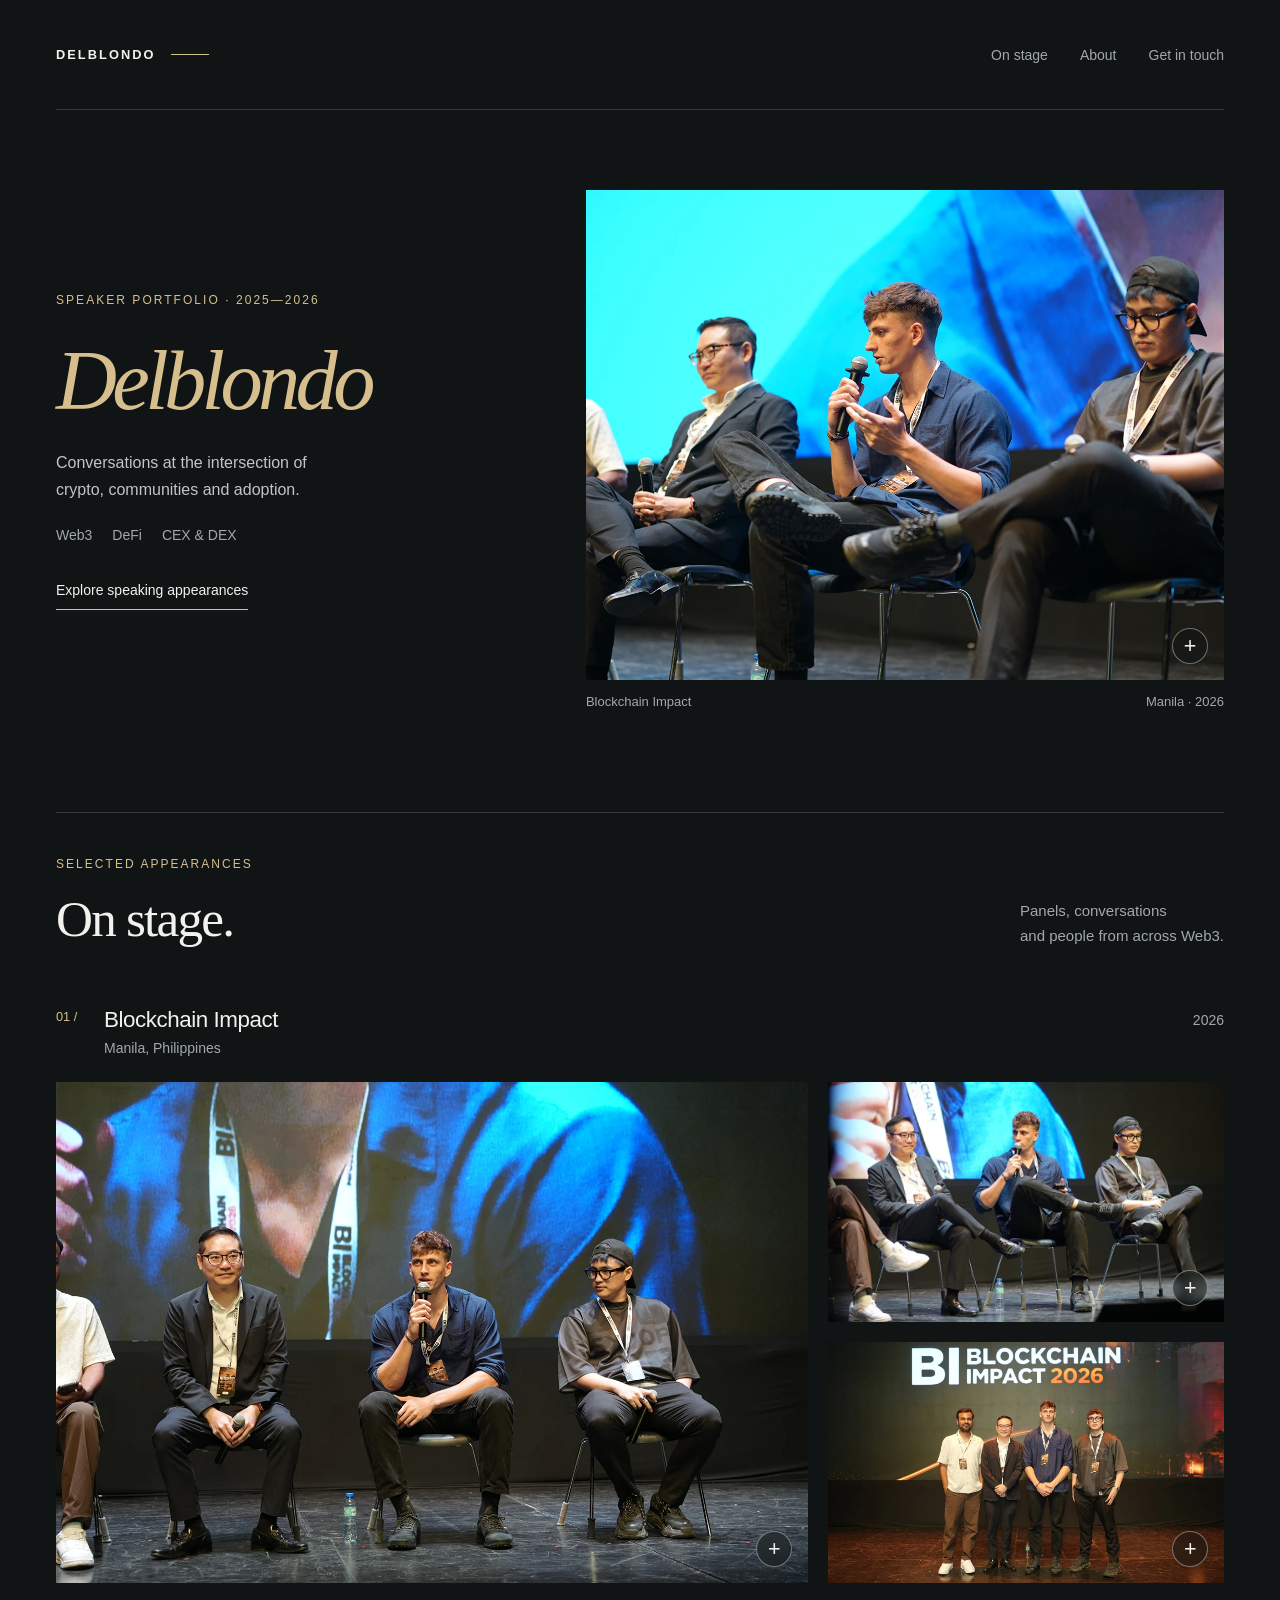
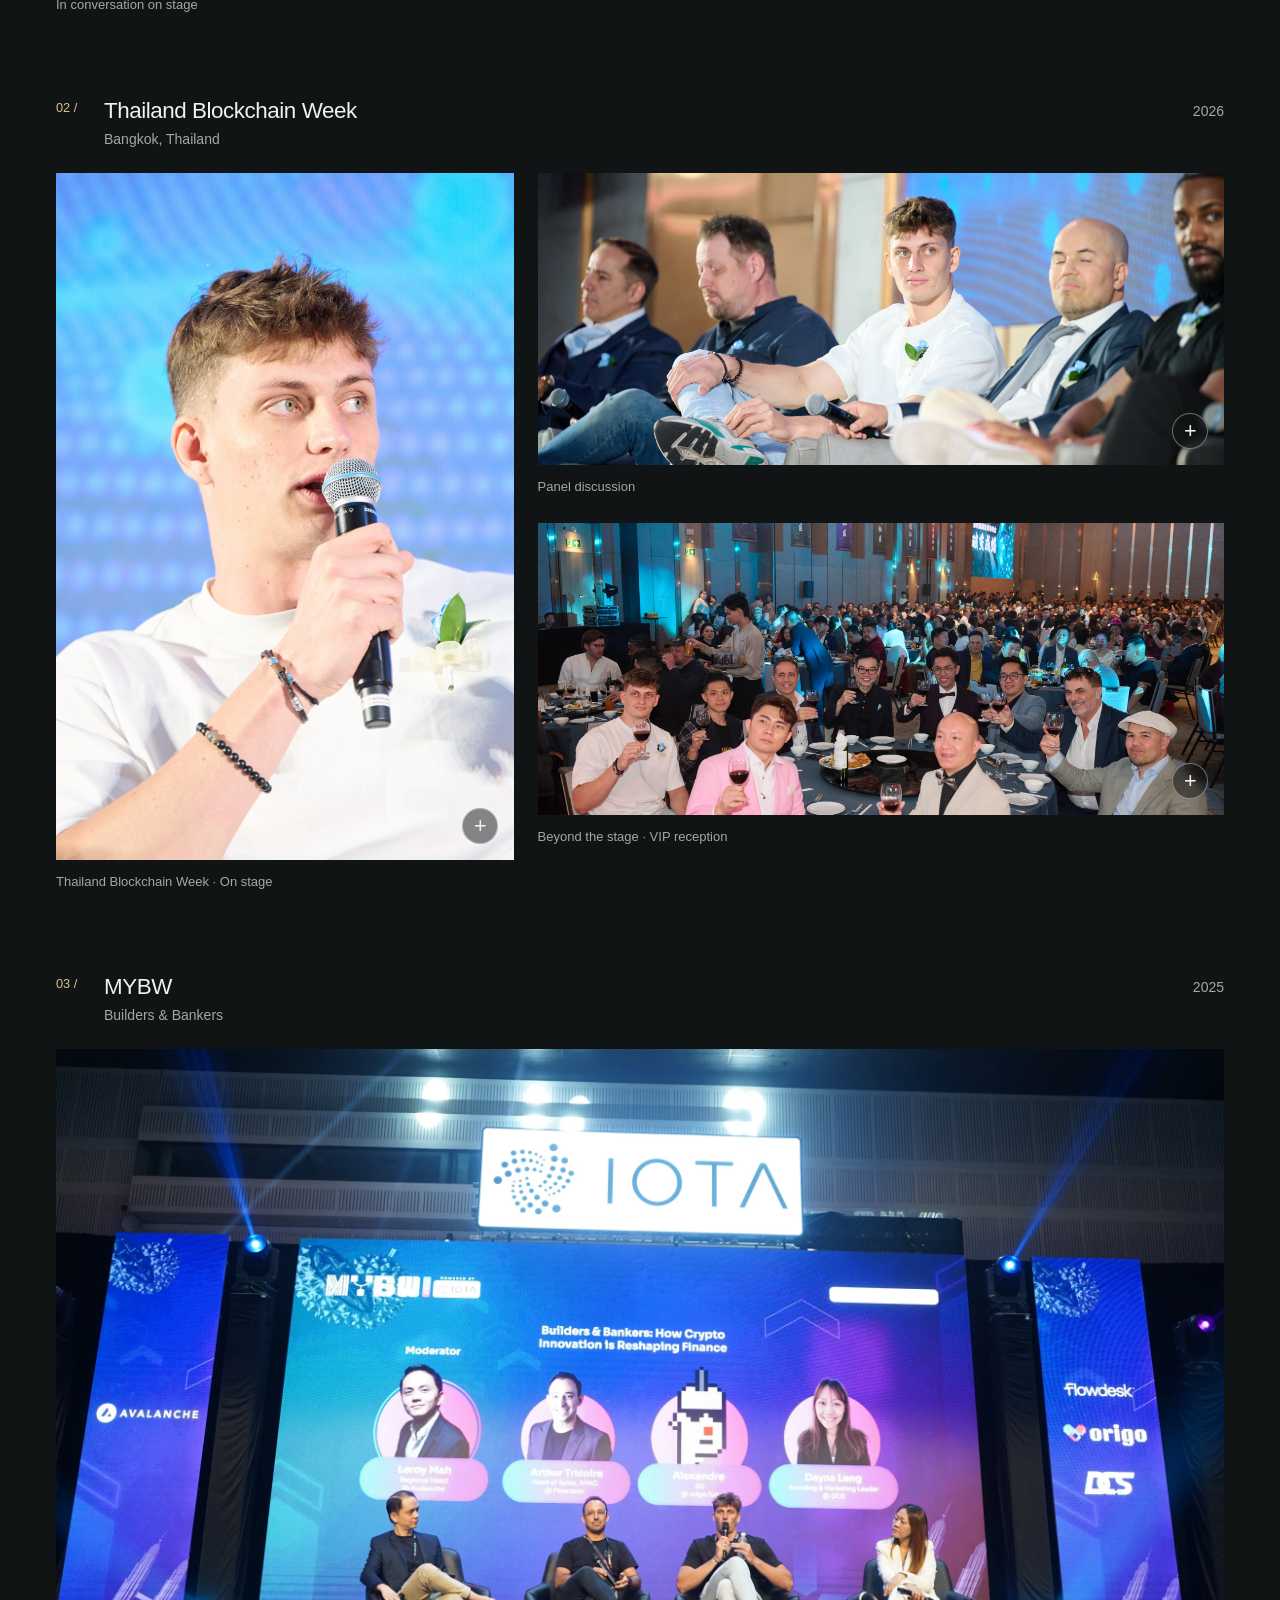
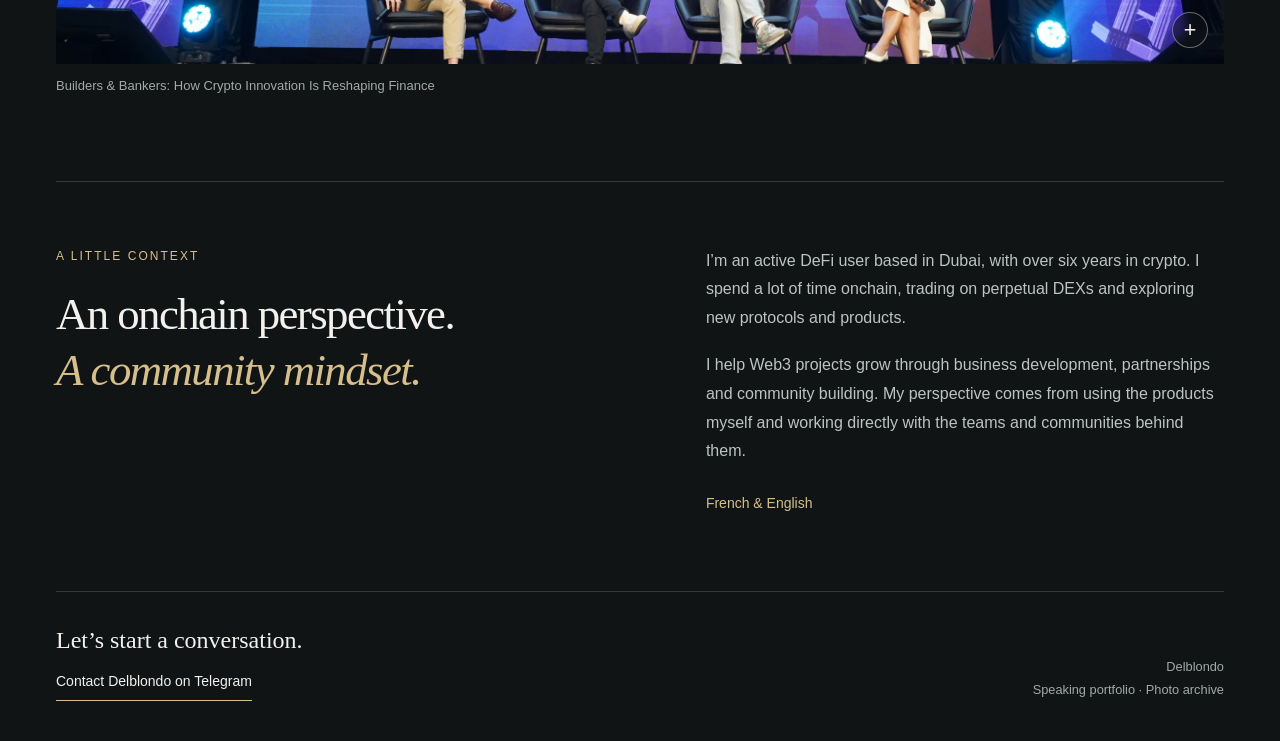
==== index.html @ f2f1c3dc "Add files via upload" ====
<!doctype html>
<html lang="en">
<head>
  <meta charset="utf-8">
  <meta name="viewport" content="width=device-width,initial-scale=1">
  <meta name="theme-color" content="#111415">
  <meta name="description" content="Delblondo — DeFi, perpetual DEXs and Web3 growth. Selected speaking appearances in Manila, Bangkok and at MYBW.">
  <title>Delblondo — Speaking</title>
  <link rel="icon" type="image/svg+xml" href="data:image/svg+xml,%3Csvg xmlns='http://www.w3.org/2000/svg' viewBox='0 0 64 64'%3E%3Crect width='64' height='64' rx='12' fill='%23111415'/%3E%3Ctext x='32' y='43' text-anchor='middle' font-family='Georgia' font-size='34' fill='%23d7bf8d'%3ED%3C/text%3E%3C/svg%3E">
  <link rel="stylesheet" href="style.css">
  <script src="gallery.js" defer></script>
</head>
<body>
  <a class="skip" href="#appearances">Skip to photographs</a>
  <header class="site-header wrap">
    <a class="wordmark" href="#top" aria-label="Delblondo, home">DELBLONDO<span class="wordmark-line"></span></a>
    <nav aria-label="Main navigation"><a href="#appearances">On stage</a><a href="#about">About</a><a href="https://t.me/Delblondo" target="_blank" rel="noopener noreferrer">Get in touch</a></nav>
  </header>
  <main id="top">
    <section class="hero wrap" aria-labelledby="hero-title">
      <div class="hero-copy">
        <p class="eyebrow">SPEAKER PORTFOLIO · 2025—2026</p>
        <h1 id="hero-title"><em>Delblondo</em></h1>
        <p class="hero-description">Conversations at the intersection of<br class="desktop-break"> crypto, communities and adoption.</p>
        <div class="hero-tags"><span>Web3</span><span>DeFi</span><span>CEX & DEX</span></div>
        <a class="text-link" href="#appearances">Explore speaking appearances</a>
      </div>
      <figure class="hero-photo">
        <button class="photo-button" data-photo="manila-speaking" aria-label="Enlarge photograph: speaking at Blockchain Impact, Manila 2026">
          <img src="assets/manila-speaking.webp" width="1442" height="961" alt="Alexandre speaking into a microphone during a panel in Manila." fetchpriority="high">
          <span class="enlarge" aria-hidden="true">+</span>
        </button>
        <figcaption><span>Blockchain Impact</span><span>Manila · 2026</span></figcaption>
      </figure>
    </section>
    <section class="appearances wrap" id="appearances" aria-labelledby="appearances-title">
      <div class="section-intro"><div><p class="eyebrow">SELECTED APPEARANCES</p><h2 id="appearances-title">On stage.</h2></div><p>Panels, conversations<br>and people from across Web3.</p></div>
      <article class="event">
        <div class="event-heading"><div><span class="event-number">01 /</span><h3>Blockchain Impact</h3><p>Manila, Philippines</p></div><span class="year">2026</span></div>
        <div class="manila-grid">
          <figure class="wide-photo"><button class="photo-button" data-photo="manila-panel" aria-label="Enlarge Manila panel photograph"><img src="assets/manila-panel.webp" width="1442" height="961" alt="Alexandre speaking alongside other panelists at Blockchain Impact in Manila." loading="lazy"><span class="enlarge" aria-hidden="true">+</span></button><figcaption>In conversation on stage</figcaption></figure>
          <div class="side-photos">
            <figure><button class="photo-button" data-photo="manila-discussion" aria-label="Enlarge Manila discussion photograph"><img src="assets/manila-discussion.webp" width="948" height="632" alt="Alexandre answering a question during the Manila panel." loading="lazy"><span class="enlarge" aria-hidden="true">+</span></button></figure>
            <figure><button class="photo-button" data-photo="manila-group" aria-label="Enlarge Manila panelists group photograph"><img src="assets/manila-group.webp" width="1442" height="961" alt="Alexandre and fellow panelists in front of the Blockchain Impact 2026 Manila stage backdrop." loading="lazy"><span class="enlarge" aria-hidden="true">+</span></button></figure>
          </div>
        </div>
      </article>
      <article class="event">
        <div class="event-heading"><div><span class="event-number">02 /</span><h3>Thailand Blockchain Week</h3><p>Bangkok, Thailand</p></div><span class="year">2026</span></div>
        <div class="bangkok-grid">
          <figure class="portrait"><button class="photo-button" data-photo="tbw-portrait" aria-label="Enlarge Thailand Blockchain Week speaking portrait"><img src="assets/tbw-portrait.webp" width="1600" height="2400" alt="Close-up of Alexandre speaking at Thailand Blockchain Week." loading="lazy"><span class="enlarge" aria-hidden="true">+</span></button><figcaption>Thailand Blockchain Week · On stage</figcaption></figure>
          <div class="bangkok-side">
            <figure><button class="photo-button" data-photo="tbw-panel" aria-label="Enlarge Bangkok panel photograph"><img src="assets/tbw-panel.webp" width="2400" height="1600" alt="Alexandre seated with fellow speakers during a panel in Bangkok." loading="lazy"><span class="enlarge" aria-hidden="true">+</span></button><figcaption>Panel discussion</figcaption></figure>
            <figure><button class="photo-button" data-photo="tbw-reception" aria-label="Enlarge Thailand Blockchain Week VIP reception photograph"><img src="assets/tbw-reception.webp" width="2400" height="1600" alt="Alexandre with other guests at the Thailand Blockchain Week VIP reception." loading="lazy"><span class="enlarge" aria-hidden="true">+</span></button><figcaption>Beyond the stage · VIP reception</figcaption></figure>
          </div>
        </div>
      </article>
      <article class="event last-event">
        <div class="event-heading"><div><span class="event-number">03 /</span><h3>MYBW</h3><p>Builders & Bankers</p></div><span class="year">2025</span></div>
        <figure class="mybw-photo"><button class="photo-button" data-photo="mybw-2025" aria-label="Enlarge MYBW 2025 panel photograph"><img src="assets/mybw-2025.webp" width="2400" height="1600" alt="Alexandre speaking on the MYBW panel Builders and Bankers: How Crypto Innovation Is Reshaping Finance." loading="lazy"><span class="enlarge" aria-hidden="true">+</span></button><figcaption>Builders & Bankers: How Crypto Innovation Is Reshaping Finance</figcaption></figure>
      </article>
    </section>
    <section class="about wrap" id="about" aria-labelledby="about-title">
      <div><p class="eyebrow">A LITTLE CONTEXT</p><h2 id="about-title">An onchain perspective.<br><em>A community mindset.</em></h2></div>
      <div class="about-copy"><p>I’m an active DeFi user based in Dubai, with over six years in crypto. I spend a lot of time onchain, trading on perpetual DEXs and exploring new protocols and products.</p><p>I help Web3 projects grow through business development, partnerships and community building. My perspective comes from using the products myself and working directly with the teams and communities behind them.</p><p class="languages">French & English</p></div>
    </section>
  </main>
  <footer class="wrap"><div><span class="footer-name">Let’s start a conversation.</span><a class="text-link" href="https://t.me/Delblondo" target="_blank" rel="noopener noreferrer">Contact Delblondo on Telegram</a></div><p>Delblondo<br>Speaking portfolio · Photo archive</p></footer>
  <dialog id="lightbox" aria-label="Speaking appearance photograph">
    <div class="lightbox-shell"><div class="lightbox-top"><span id="photo-counter"></span><button id="close-photo" aria-label="Close photograph">Close <span aria-hidden="true">×</span></button></div><img id="expanded-photo" alt=""><div class="lightbox-bottom"><button id="previous-photo" aria-label="Previous photograph">Previous</button><p id="photo-caption"></p><button id="next-photo" aria-label="Next photograph">Next</button></div></div>
  </dialog>
</body>
</html>
---- style.css ----
:root{color-scheme:dark;--bg:#111415;--text:#f2f1ed;--muted:#a2a8a8;--line:#343a3b;--gold:#d7bf8d;font-family:Arial,Helvetica,sans-serif;font-size:16px;scroll-behavior:smooth;scroll-padding-top:35px}
*{box-sizing:border-box}body{margin:0;background:var(--bg);color:var(--text)}a{color:inherit;text-decoration:none}button{font:inherit;color:inherit;cursor:pointer}button,a{-webkit-tap-highlight-color:transparent}a:focus-visible,button:focus-visible{outline:2px solid var(--gold);outline-offset:6px}button:disabled{opacity:.35;cursor:default}figure,p,h1,h2,h3{margin:0}.wrap{width:min(1320px,calc(100% - 112px));margin-inline:auto}.skip{position:fixed;top:-100px;left:20px;background:var(--text);color:var(--bg);padding:15px;z-index:20}.skip:focus{top:15px}.site-header{height:110px;display:flex;justify-content:space-between;align-items:center;border-bottom:1px solid var(--line);gap:24px}.wordmark{font-size:.8rem;letter-spacing:.16em;display:flex;align-items:center;gap:16px;font-weight:600}.wordmark-line{height:1px;width:38px;background:var(--gold)}nav{display:flex;gap:32px;font-size:.875rem}nav a{color:var(--muted);transition:color .2s}nav a:hover{color:var(--text)}.hero{display:grid;grid-template-columns:44% 56%;padding-top:80px;padding-bottom:100px;align-items:center}.hero-copy{position:relative;z-index:1;padding-right:20px}.eyebrow{font-size:.75rem;letter-spacing:.17em;color:var(--gold);line-height:1.6}.hero h1{font-family:Georgia,'Times New Roman',serif;font-size:clamp(3.2rem,6.6vw,6.2rem);font-weight:400;line-height:1.02;letter-spacing:-.055em;margin:27px 0 25px}.hero em,h2 em{font-weight:400;color:var(--gold)}.hero-description{font-size:1rem;line-height:1.7;color:#c1c5c4}.hero-tags{display:flex;gap:20px;margin-top:24px;color:var(--muted);font-size:.875rem}.text-link{display:table;font-size:.875rem;border-bottom:1px solid var(--gold);padding-bottom:8px;margin-top:37px;line-height:1.5}.hero-photo{padding-left:16px}.hero-photo .photo-button{height:490px}.hero-photo img{object-position:52% 45%}.photo-button{position:relative;border:0;background:#1d2528;display:block;padding:0;width:100%;overflow:hidden;text-align:left}.photo-button img{width:100%;height:100%;object-fit:cover;display:block;transition:transform .6s ease}.photo-button:hover img{transform:scale(1.025)}.enlarge{position:absolute;right:16px;bottom:16px;width:36px;height:36px;border:1px solid #ffffff60;background:#11141580;display:grid;place-items:center;font-size:1.35rem;border-radius:50%;backdrop-filter:blur(5px)}figcaption{font-size:.8125rem;color:var(--muted);line-height:1.5;margin-top:12px}.hero-photo figcaption{display:flex;justify-content:space-between;gap:20px}.section-intro{border-top:1px solid var(--line);padding-top:42px;display:flex;justify-content:space-between;align-items:end;margin-bottom:55px}h2{font-family:Georgia,'Times New Roman',serif;font-size:clamp(2rem,4vw,3.25rem);font-weight:400;letter-spacing:-.035em;line-height:1.15}.section-intro h2{margin-top:16px}.section-intro>p{font-size:.9375rem;color:var(--muted);line-height:1.65}.event{margin-bottom:80px}.event-heading{display:flex;align-items:start;justify-content:space-between;margin-bottom:26px}.event-heading>div{position:relative;padding-left:48px}.event-number{position:absolute;top:5px;left:0;color:var(--gold);font-size:.8rem}.event h3{font-weight:400;font-size:1.4rem;letter-spacing:-.02em;line-height:1.4}.event-heading p{color:var(--muted);font-size:.875rem;margin-top:5px}.year{color:var(--muted);font-size:.875rem;padding-top:8px}.manila-grid{display:grid;grid-template-columns:1.9fr 1fr;gap:20px}.wide-photo .photo-button{aspect-ratio:1.5}.side-photos{display:grid;grid-template-rows:1fr 1fr;gap:20px;padding-bottom:32px}.side-photos figure,.side-photos .photo-button{height:100%;min-height:0}.side-photos img{position:absolute;inset:0}.bangkok-grid{display:grid;grid-template-columns:1fr 1.5fr;gap:24px;align-items:start}.portrait .photo-button{aspect-ratio:2/3}.bangkok-side{display:grid;gap:26px}.bangkok-side .photo-button{aspect-ratio:2.35}.bangkok-side img{object-position:center 45%}.mybw-photo .photo-button{aspect-ratio:1.9}.mybw-photo img{object-position:center 70%}.last-event{margin-bottom:85px}.about{border-top:1px solid var(--line);padding-top:65px;padding-bottom:75px;display:grid;grid-template-columns:1.1fr 1fr;gap:80px}.about h2{font-size:clamp(1.9rem,3.5vw,2.8rem);margin-top:21px;line-height:1.25}.about-copy{color:#bdc3c2;line-height:1.8}.about-copy p+p{margin-top:18px}.about-copy .languages{color:var(--gold);font-size:.875rem;margin-top:25px}footer{display:flex;justify-content:space-between;align-items:end;gap:28px;border-top:1px solid var(--line);padding-top:35px;padding-bottom:40px}.footer-name{font-family:Georgia,serif;font-size:1.5rem}footer .text-link{margin-top:17px}footer>p{font-size:.8rem;line-height:1.8;color:var(--muted);text-align:right}dialog{padding:0;border:1px solid var(--line);background:#111415;color:var(--text);max-width:min(1300px,96vw);width:96vw;max-height:96dvh}dialog::backdrop{background:#050607ed;backdrop-filter:blur(8px)}.lightbox-shell{padding:20px}.lightbox-top,.lightbox-bottom{display:flex;justify-content:space-between;align-items:center;gap:20px}.lightbox-top{margin-bottom:16px;color:var(--muted);font-size:.875rem}.lightbox-top button,.lightbox-bottom button{background:none;border:1px solid #545b5c;padding:10px 15px;font-size:.875rem;min-height:44px}.lightbox-top button span{margin-left:12px;font-size:1.2rem}#expanded-photo{display:block;max-width:100%;width:auto;height:auto;max-height:70dvh;object-fit:contain;margin:auto}.lightbox-bottom{margin-top:16px}.lightbox-bottom p{color:#c7cccb;font-size:.875rem;text-align:center;line-height:1.5}
@media(min-width:1550px){.hero-photo .photo-button{height:540px}}
@media(max-width:950px){.wrap{width:calc(100% - 64px)}.hero{padding-top:55px;grid-template-columns:45% 55%;padding-bottom:70px}.hero-photo .photo-button{height:420px}.hero h1{font-size:clamp(2.75rem,6.4vw,4rem)}.desktop-break{display:none}.about{gap:40px}.wordmark-line{display:none}}
@media(max-width:650px){.wrap{width:calc(100% - 40px)}.site-header{height:82px}.wordmark{font-size:.7rem;letter-spacing:.11em}nav{gap:18px;font-size:.8rem}nav a:nth-child(2){display:none}nav a:last-child{display:none}.hero{display:flex;flex-direction:column;align-items:stretch;padding-top:44px;padding-bottom:52px}.hero-copy{padding-right:0}.hero h1{font-size:clamp(2.75rem,6.4vw,4rem);line-height:1.05;margin:22px 0}.hero-description{max-width:340px}.hero-tags{margin-top:18px}.hero .text-link{margin-top:25px}.hero-photo{padding:0;margin-top:36px}.hero-photo .photo-button{height:auto;aspect-ratio:1.18}.hero-photo img{object-position:center}.section-intro{padding-top:30px;margin-bottom:35px;gap:20px}.section-intro>p{font-size:.8125rem;max-width:150px}.eyebrow{font-size:.75rem;letter-spacing:.13em}.event{margin-bottom:48px}.event-heading>div{padding-left:36px}.event h3{font-size:1.125rem}.event-heading{margin-bottom:19px}.manila-grid{grid-template-columns:1fr;gap:16px}.side-photos{grid-template-columns:1fr 1fr;grid-template-rows:auto;padding:0;gap:14px}.side-photos .photo-button{aspect-ratio:1.35}.bangkok-grid{grid-template-columns:1fr;gap:24px}.portrait .photo-button{aspect-ratio:1.05}.portrait img{object-position:center 30%}.bangkok-side{gap:24px}.bangkok-side .photo-button{aspect-ratio:1.5}.mybw-photo .photo-button{aspect-ratio:1.5}.about{grid-template-columns:1fr;gap:28px;padding-top:38px;padding-bottom:42px}.about h2{font-size:2rem}.about-copy{font-size:1rem}footer{align-items:start;flex-direction:column;padding-top:30px;padding-bottom:30px}footer>p{text-align:left;margin-top:15px}.lightbox-shell{padding:12px}.lightbox-bottom{flex-wrap:wrap;gap:12px}.lightbox-bottom p{order:3;flex-basis:100%}#expanded-photo{max-height:65dvh}}
@media(prefers-reduced-motion:reduce){:root{scroll-behavior:auto}.photo-button img{transition:none}}
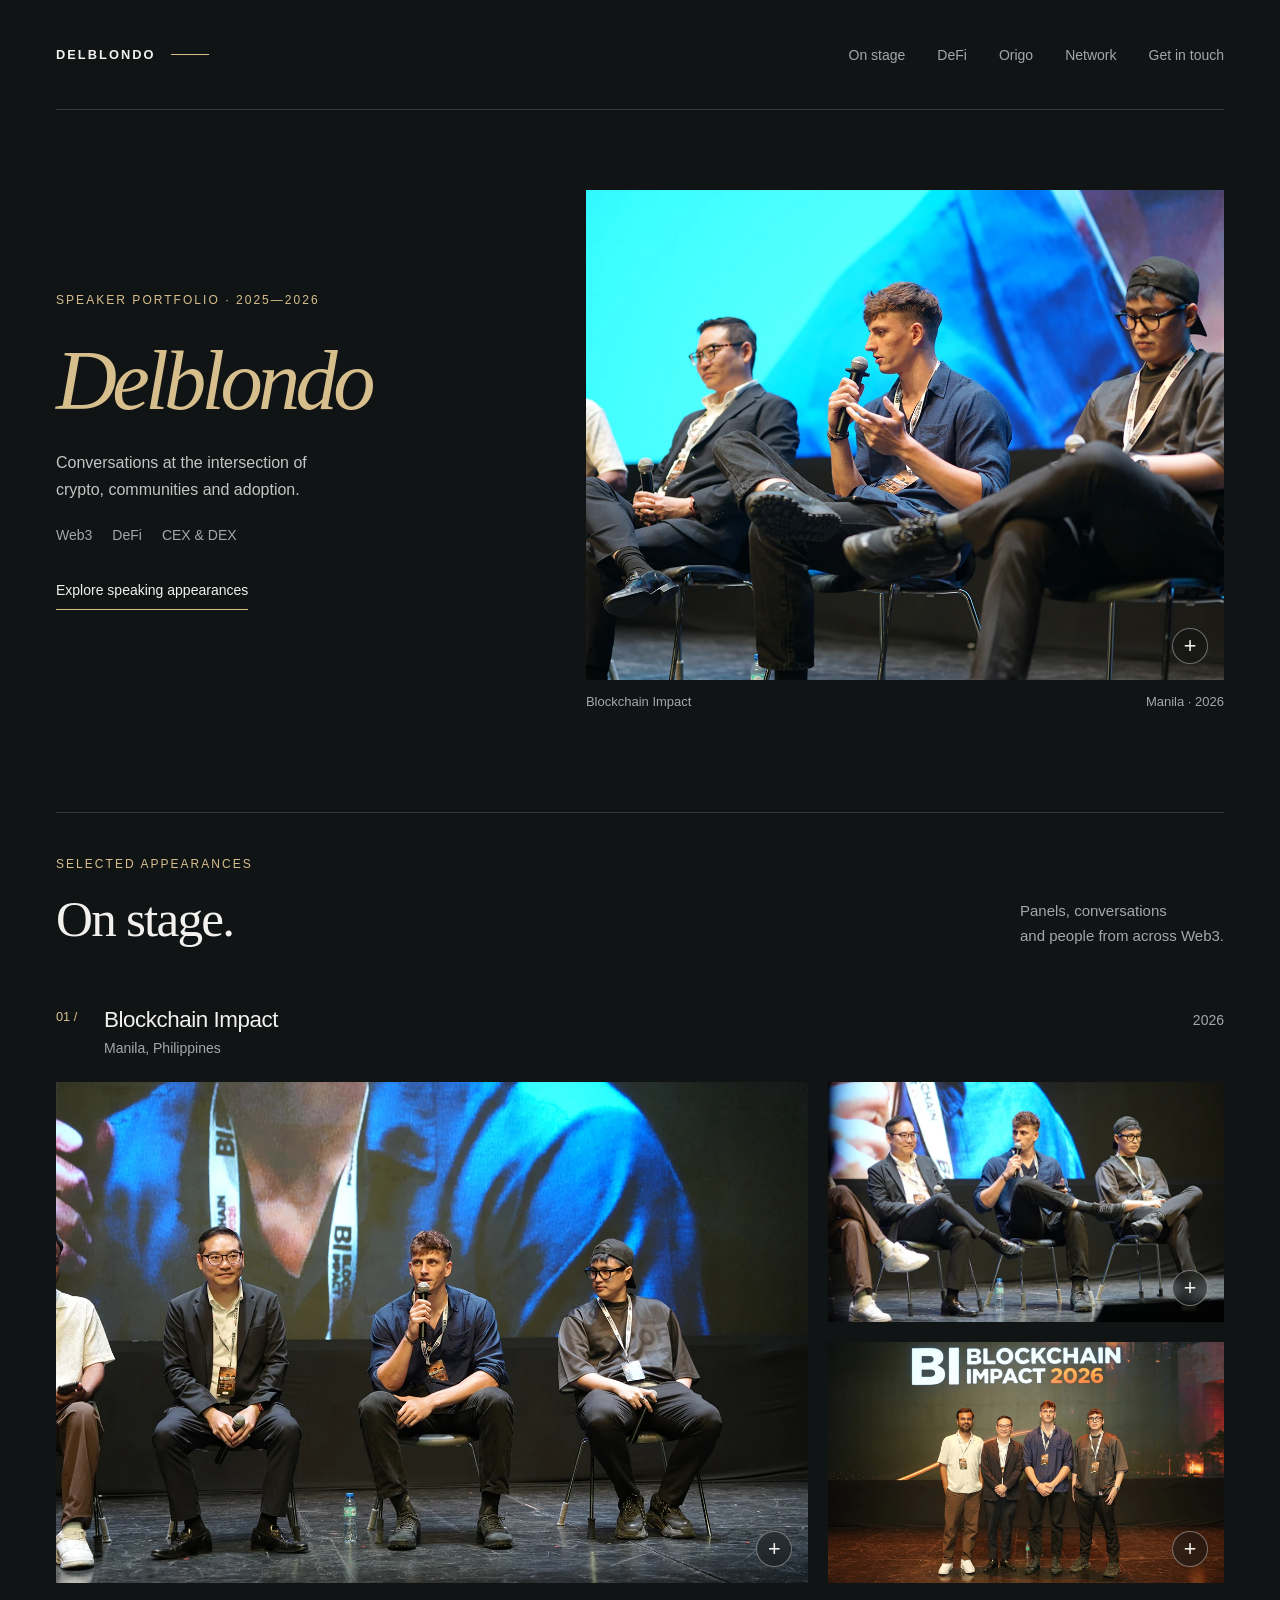
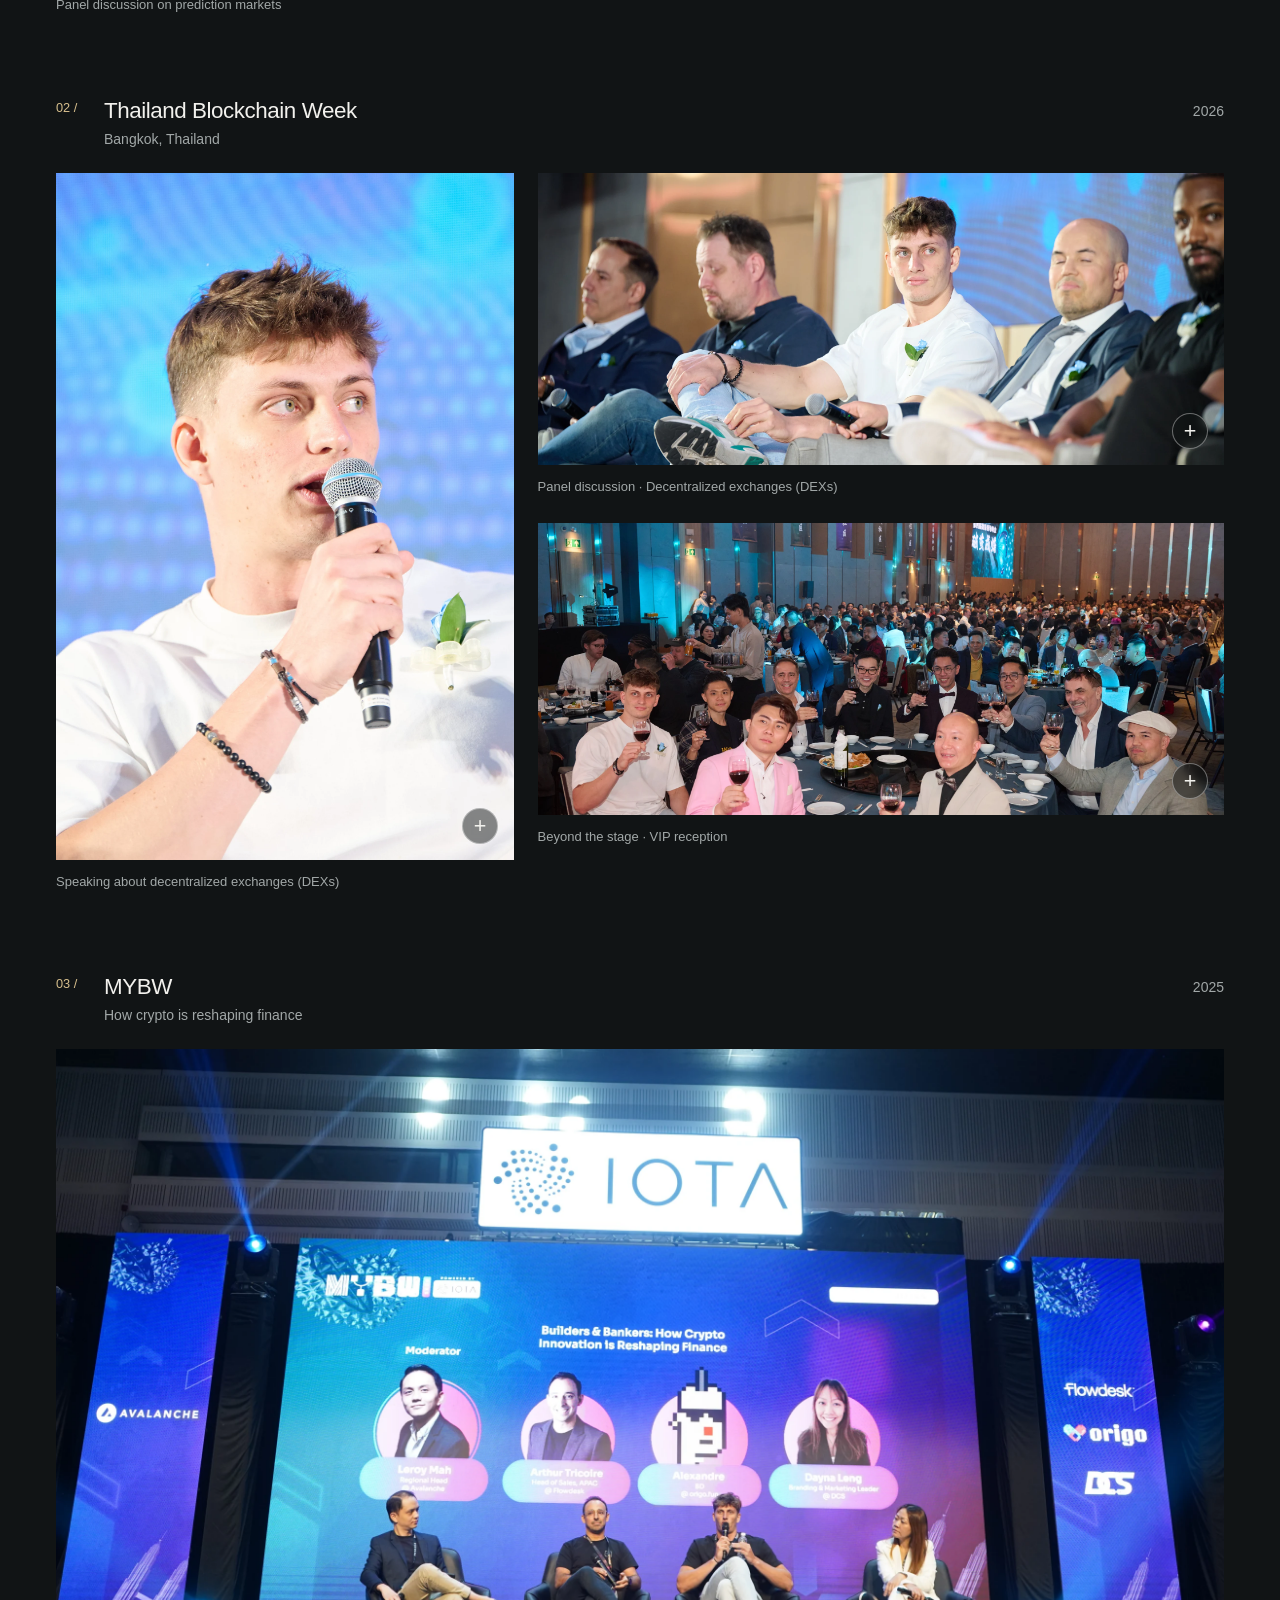
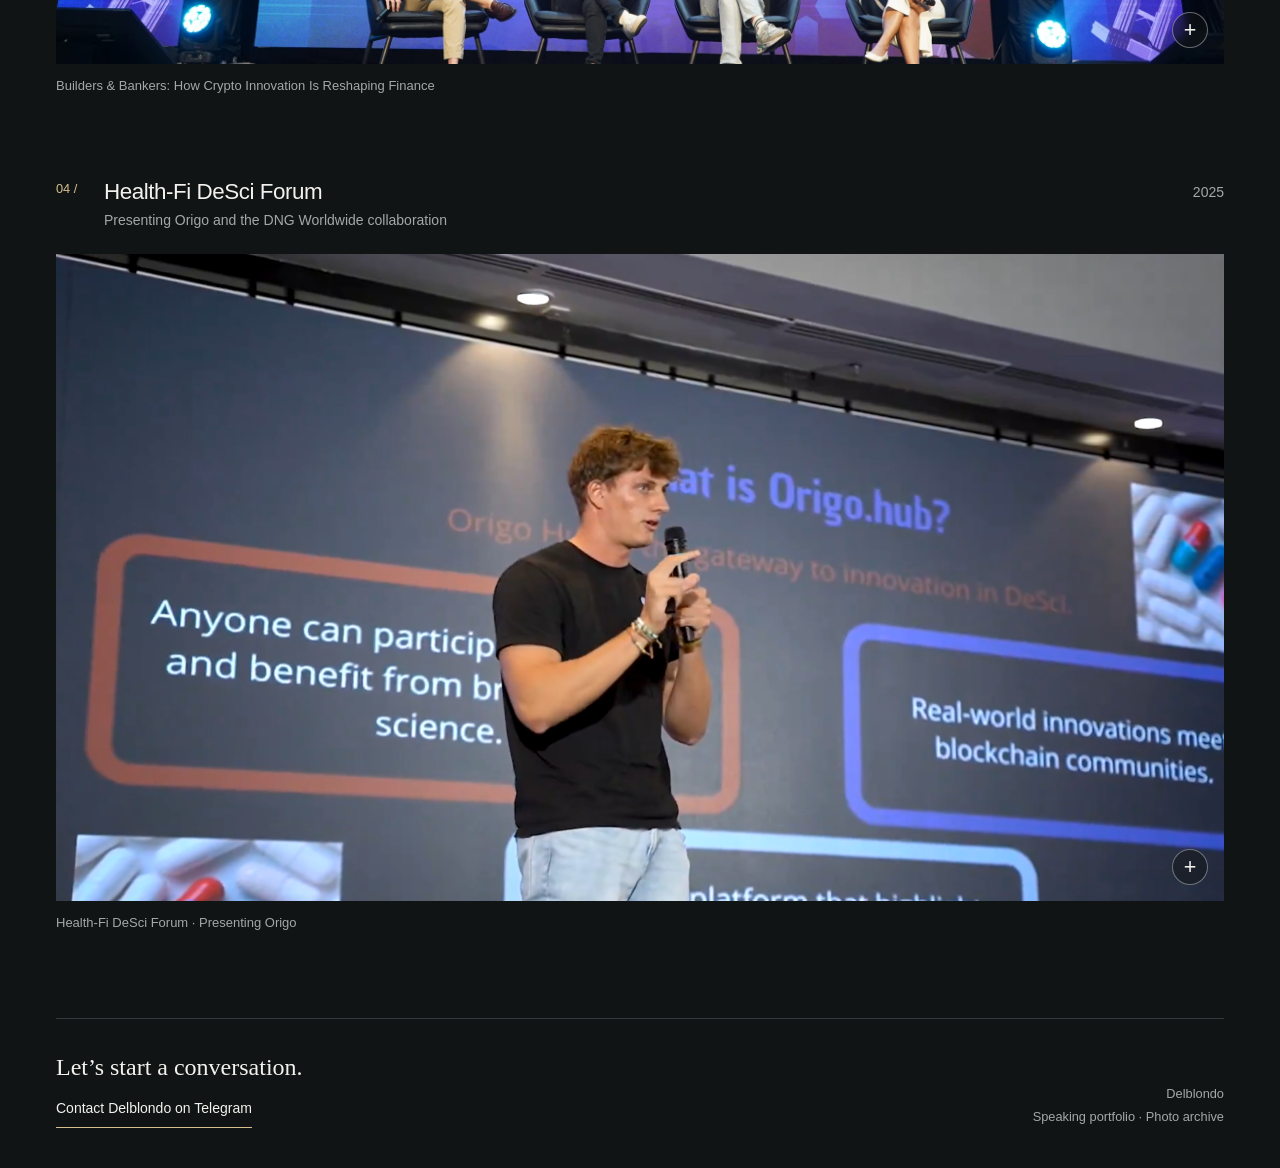
==== commit 9b2e9132: "Add files via upload" ====
--- a/index.html
+++ b/index.html
@@ -14,7 +14,7 @@
   <a class="skip" href="#appearances">Skip to photographs</a>
   <header class="site-header wrap">
     <a class="wordmark" href="#top" aria-label="Delblondo, home">DELBLONDO<span class="wordmark-line"></span></a>
-    <nav aria-label="Main navigation"><a href="#appearances">On stage</a><a href="#about">About</a><a href="https://t.me/Delblondo" target="_blank" rel="noopener noreferrer">Get in touch</a></nav>
+    <nav aria-label="Main navigation"><a href="#appearances">On stage</a><a href="defi.html">DeFi</a><a href="origo.html">Origo</a><a href="network.html">Network</a><a href="https://t.me/Delblondo" target="_blank" rel="noopener noreferrer">Get in touch</a></nav>
   </header>
   <main id="top">
     <section class="hero wrap" aria-labelledby="hero-title">
@@ -38,7 +38,7 @@
       <article class="event">
         <div class="event-heading"><div><span class="event-number">01 /</span><h3>Blockchain Impact</h3><p>Manila, Philippines</p></div><span class="year">2026</span></div>
         <div class="manila-grid">
-          <figure class="wide-photo"><button class="photo-button" data-photo="manila-panel" aria-label="Enlarge Manila panel photograph"><img src="assets/manila-panel.webp" width="1442" height="961" alt="Alexandre speaking alongside other panelists at Blockchain Impact in Manila." loading="lazy"><span class="enlarge" aria-hidden="true">+</span></button><figcaption>In conversation on stage</figcaption></figure>
+          <figure class="wide-photo"><button class="photo-button" data-photo="manila-panel" aria-label="Enlarge Manila panel photograph"><img src="assets/manila-panel.webp" width="1442" height="961" alt="Alexandre speaking alongside other panelists at Blockchain Impact in Manila." loading="lazy"><span class="enlarge" aria-hidden="true">+</span></button><figcaption>Panel discussion on prediction markets</figcaption></figure>
           <div class="side-photos">
             <figure><button class="photo-button" data-photo="manila-discussion" aria-label="Enlarge Manila discussion photograph"><img src="assets/manila-discussion.webp" width="948" height="632" alt="Alexandre answering a question during the Manila panel." loading="lazy"><span class="enlarge" aria-hidden="true">+</span></button></figure>
             <figure><button class="photo-button" data-photo="manila-group" aria-label="Enlarge Manila panelists group photograph"><img src="assets/manila-group.webp" width="1442" height="961" alt="Alexandre and fellow panelists in front of the Blockchain Impact 2026 Manila stage backdrop." loading="lazy"><span class="enlarge" aria-hidden="true">+</span></button></figure>
@@ -48,23 +48,23 @@
       <article class="event">
         <div class="event-heading"><div><span class="event-number">02 /</span><h3>Thailand Blockchain Week</h3><p>Bangkok, Thailand</p></div><span class="year">2026</span></div>
         <div class="bangkok-grid">
-          <figure class="portrait"><button class="photo-button" data-photo="tbw-portrait" aria-label="Enlarge Thailand Blockchain Week speaking portrait"><img src="assets/tbw-portrait.webp" width="1600" height="2400" alt="Close-up of Alexandre speaking at Thailand Blockchain Week." loading="lazy"><span class="enlarge" aria-hidden="true">+</span></button><figcaption>Thailand Blockchain Week · On stage</figcaption></figure>
+          <figure class="portrait"><button class="photo-button" data-photo="tbw-portrait" aria-label="Enlarge Thailand Blockchain Week speaking portrait"><img src="assets/tbw-portrait.webp" width="1600" height="2400" alt="Close-up of Alexandre speaking at Thailand Blockchain Week." loading="lazy"><span class="enlarge" aria-hidden="true">+</span></button><figcaption>Speaking about decentralized exchanges (DEXs)</figcaption></figure>
           <div class="bangkok-side">
-            <figure><button class="photo-button" data-photo="tbw-panel" aria-label="Enlarge Bangkok panel photograph"><img src="assets/tbw-panel.webp" width="2400" height="1600" alt="Alexandre seated with fellow speakers during a panel in Bangkok." loading="lazy"><span class="enlarge" aria-hidden="true">+</span></button><figcaption>Panel discussion</figcaption></figure>
+            <figure><button class="photo-button" data-photo="tbw-panel" aria-label="Enlarge Bangkok panel photograph"><img src="assets/tbw-panel.webp" width="2400" height="1600" alt="Alexandre seated with fellow speakers during a panel in Bangkok." loading="lazy"><span class="enlarge" aria-hidden="true">+</span></button><figcaption>Panel discussion · Decentralized exchanges (DEXs)</figcaption></figure>
             <figure><button class="photo-button" data-photo="tbw-reception" aria-label="Enlarge Thailand Blockchain Week VIP reception photograph"><img src="assets/tbw-reception.webp" width="2400" height="1600" alt="Alexandre with other guests at the Thailand Blockchain Week VIP reception." loading="lazy"><span class="enlarge" aria-hidden="true">+</span></button><figcaption>Beyond the stage · VIP reception</figcaption></figure>
           </div>
         </div>
       </article>
-      <article class="event last-event">
-        <div class="event-heading"><div><span class="event-number">03 /</span><h3>MYBW</h3><p>Builders & Bankers</p></div><span class="year">2025</span></div>
+      <article class="event">
+        <div class="event-heading"><div><span class="event-number">03 /</span><h3>MYBW</h3><p>How crypto is reshaping finance</p></div><span class="year">2025</span></div>
         <figure class="mybw-photo"><button class="photo-button" data-photo="mybw-2025" aria-label="Enlarge MYBW 2025 panel photograph"><img src="assets/mybw-2025.webp" width="2400" height="1600" alt="Alexandre speaking on the MYBW panel Builders and Bankers: How Crypto Innovation Is Reshaping Finance." loading="lazy"><span class="enlarge" aria-hidden="true">+</span></button><figcaption>Builders & Bankers: How Crypto Innovation Is Reshaping Finance</figcaption></figure>
       </article>
+      <article class="event last-event" id="healthfi-forum">
+        <div class="event-heading"><div><span class="event-number">04 /</span><h3>Health-Fi DeSci Forum</h3><p>Presenting Origo and the DNG Worldwide collaboration</p></div><span class="year">2025</span></div>
+        <figure class="healthfi-stage-photo"><button class="photo-button" data-photo="healthfi-stage" aria-label="Enlarge Health-Fi DeSci Forum photograph"><img src="assets/healthfi-stage.png" width="1696" height="940" alt="Alexandre presenting Origo on stage at the Health-Fi DeSci Forum." loading="lazy"><span class="enlarge" aria-hidden="true">+</span></button><figcaption>Health-Fi DeSci Forum &middot; Presenting Origo</figcaption></figure>
+      </article>
     </section>
-    <section class="about wrap" id="about" aria-labelledby="about-title">
-      <div><p class="eyebrow">A LITTLE CONTEXT</p><h2 id="about-title">An onchain perspective.<br><em>A community mindset.</em></h2></div>
-      <div class="about-copy"><p>I’m an active DeFi user based in Dubai, with over six years in crypto. I spend a lot of time onchain, trading on perpetual DEXs and exploring new protocols and products.</p><p>I help Web3 projects grow through business development, partnerships and community building. My perspective comes from using the products myself and working directly with the teams and communities behind them.</p><p class="languages">French & English</p></div>
-    </section>
-  </main>
+</main>
   <footer class="wrap"><div><span class="footer-name">Let’s start a conversation.</span><a class="text-link" href="https://t.me/Delblondo" target="_blank" rel="noopener noreferrer">Contact Delblondo on Telegram</a></div><p>Delblondo<br>Speaking portfolio · Photo archive</p></footer>
   <dialog id="lightbox" aria-label="Speaking appearance photograph">
     <div class="lightbox-shell"><div class="lightbox-top"><span id="photo-counter"></span><button id="close-photo" aria-label="Close photograph">Close <span aria-hidden="true">×</span></button></div><img id="expanded-photo" alt=""><div class="lightbox-bottom"><button id="previous-photo" aria-label="Previous photograph">Previous</button><p id="photo-caption"></p><button id="next-photo" aria-label="Next photograph">Next</button></div></div>
--- a/style.css
+++ b/style.css
@@ -4,3 +4,8 @@
 @media(max-width:950px){.wrap{width:calc(100% - 64px)}.hero{padding-top:55px;grid-template-columns:45% 55%;padding-bottom:70px}.hero-photo .photo-button{height:420px}.hero h1{font-size:clamp(2.75rem,6.4vw,4rem)}.desktop-break{display:none}.about{gap:40px}.wordmark-line{display:none}}
 @media(max-width:650px){.wrap{width:calc(100% - 40px)}.site-header{height:82px}.wordmark{font-size:.7rem;letter-spacing:.11em}nav{gap:18px;font-size:.8rem}nav a:nth-child(2){display:none}nav a:last-child{display:none}.hero{display:flex;flex-direction:column;align-items:stretch;padding-top:44px;padding-bottom:52px}.hero-copy{padding-right:0}.hero h1{font-size:clamp(2.75rem,6.4vw,4rem);line-height:1.05;margin:22px 0}.hero-description{max-width:340px}.hero-tags{margin-top:18px}.hero .text-link{margin-top:25px}.hero-photo{padding:0;margin-top:36px}.hero-photo .photo-button{height:auto;aspect-ratio:1.18}.hero-photo img{object-position:center}.section-intro{padding-top:30px;margin-bottom:35px;gap:20px}.section-intro>p{font-size:.8125rem;max-width:150px}.eyebrow{font-size:.75rem;letter-spacing:.13em}.event{margin-bottom:48px}.event-heading>div{padding-left:36px}.event h3{font-size:1.125rem}.event-heading{margin-bottom:19px}.manila-grid{grid-template-columns:1fr;gap:16px}.side-photos{grid-template-columns:1fr 1fr;grid-template-rows:auto;padding:0;gap:14px}.side-photos .photo-button{aspect-ratio:1.35}.bangkok-grid{grid-template-columns:1fr;gap:24px}.portrait .photo-button{aspect-ratio:1.05}.portrait img{object-position:center 30%}.bangkok-side{gap:24px}.bangkok-side .photo-button{aspect-ratio:1.5}.mybw-photo .photo-button{aspect-ratio:1.5}.about{grid-template-columns:1fr;gap:28px;padding-top:38px;padding-bottom:42px}.about h2{font-size:2rem}.about-copy{font-size:1rem}footer{align-items:start;flex-direction:column;padding-top:30px;padding-bottom:30px}footer>p{text-align:left;margin-top:15px}.lightbox-shell{padding:12px}.lightbox-bottom{flex-wrap:wrap;gap:12px}.lightbox-bottom p{order:3;flex-basis:100%}#expanded-photo{max-height:65dvh}}
 @media(prefers-reduced-motion:reduce){:root{scroll-behavior:auto}.photo-button img{transition:none}}
+@media(max-width:650px){nav a:nth-child(2){display:inline}nav a[href="#about"]{display:none}}
+
+@media(max-width:650px){.site-header{flex-wrap:wrap;height:auto;min-height:82px;padding-block:20px;gap:14px}nav{flex-wrap:wrap}nav a[href="origo.html"]{display:inline}}
+
+.healthfi-stage-photo .photo-button img{display:block;width:100%;height:auto;object-fit:contain}
